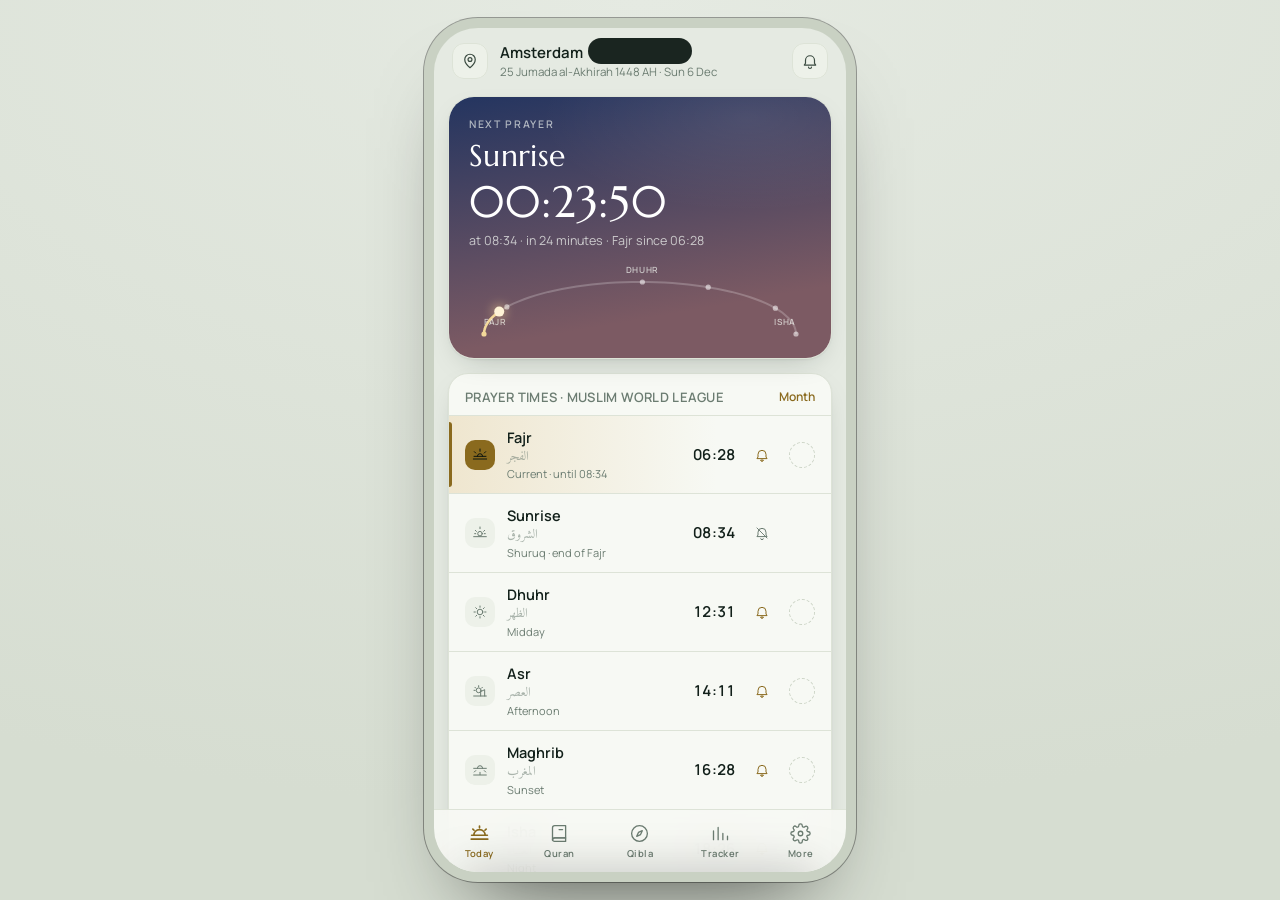
==== alif/index.html @ 3873d983 "Add Alif — Quran & Prayer Times web app Builds the Alif prayer companion as a self-contained client-" ====
<!doctype html>
<html lang="en">
<head>
<meta charset="utf-8">
<meta name="viewport" content="width=device-width, initial-scale=1, viewport-fit=cover">
<meta name="theme-color" content="#08120F">
<title>Alif — Quran &amp; Prayer Times</title>
<link rel="preconnect" href="https://fonts.googleapis.com">
<link rel="preconnect" href="https://fonts.gstatic.com" crossorigin>
<link rel="stylesheet" href="https://fonts.googleapis.com/css2?family=Marcellus&family=Manrope:wght@400;500;600;700&family=Amiri+Quran&family=Amiri:wght@400;700&display=swap">
<style>
/* ===================================================== design tokens ==== */
:root{
  /* Light: limestone ground with a green bias; brass darkened to hold contrast */
  --ground:#E5EAE2; --ground-edge:#D6DDD1;
  --surface:#F7F9F4; --surface-2:#EDF1E9; --surface-3:#E1E7DC;
  --line:#CCD4C6; --line-soft:#DDE3D7;
  --text:#12201A; --text-2:#3B4B41; --muted:#6B7C71;
  --brass:#8A6A1E; --brass-2:#A98430; --brass-wash:#EFE6CF;
  --jade:#2C7A55; --jade-wash:#DCEBE1;
  --clay:#A54F39; --clay-wash:#F1DED7;
  --dusk:#4B5D95; --dusk-wash:#DEE2F0;
  --shadow:0 1px 2px rgba(18,32,26,.05), 0 10px 30px -16px rgba(18,32,26,.35);
  --tab-bg:rgba(247,249,244,.88);
  --scrim:rgba(18,32,26,.32);
  --frame:#C9D1C3;
  color-scheme:light;
}
@media (prefers-color-scheme:dark){
  :root:not([data-theme="light"]){
    --ground:#08120F; --ground-edge:#040A08;
    --surface:#0F1B16; --surface-2:#152420; --surface-3:#1D302A;
    --line:#22352E; --line-soft:#182821;
    --text:#E8EFE9; --text-2:#B7C7BD; --muted:#7E948A;
    --brass:#C9A24B; --brass-2:#E2C68C; --brass-wash:#241E10;
    --jade:#4E9A78; --jade-wash:#122A20;
    --clay:#C0705A; --clay-wash:#2B1712;
    --dusk:#7C8CC4; --dusk-wash:#151B2E;
    --shadow:0 1px 0 rgba(255,255,255,.03), 0 22px 44px -26px #000;
    --tab-bg:rgba(8,18,15,.86);
    --scrim:rgba(0,0,0,.55);
    --frame:#151F1B;
    color-scheme:dark;
  }
}
:root[data-theme="dark"]{
  --ground:#08120F; --ground-edge:#040A08;
  --surface:#0F1B16; --surface-2:#152420; --surface-3:#1D302A;
  --line:#22352E; --line-soft:#182821;
  --text:#E8EFE9; --text-2:#B7C7BD; --muted:#7E948A;
  --brass:#C9A24B; --brass-2:#E2C68C; --brass-wash:#241E10;
  --jade:#4E9A78; --jade-wash:#122A20;
  --clay:#C0705A; --clay-wash:#2B1712;
  --dusk:#7C8CC4; --dusk-wash:#151B2E;
  --shadow:0 1px 0 rgba(255,255,255,.03), 0 22px 44px -26px #000;
  --tab-bg:rgba(8,18,15,.86);
  --scrim:rgba(0,0,0,.55);
  --frame:#151F1B;
  color-scheme:dark;
}

*,*::before,*::after{box-sizing:border-box}
html,body{height:100%}
body{
  margin:0; background:var(--ground); color:var(--text);
  font-family:"Manrope",-apple-system,BlinkMacSystemFont,"Segoe UI",sans-serif;
  font-size:15px; line-height:1.45;
  -webkit-font-smoothing:antialiased; text-rendering:optimizeLegibility;
  overscroll-behavior:none;
}
button,input,select,textarea{font:inherit;color:inherit}
button{background:none;border:0;padding:0;cursor:pointer}
:focus-visible{outline:2px solid var(--brass);outline-offset:2px;border-radius:6px}
img{max-width:100%}
[hidden]{display:none !important}

/* ======================================================= device frame === */
.stage{min-height:100dvh;display:flex;align-items:center;justify-content:center;
  background:radial-gradient(120% 90% at 50% 0%,var(--ground) 0%,var(--ground-edge) 100%);padding:0}
.device{width:100%;max-width:100%;height:100dvh;position:relative;background:var(--ground);overflow:hidden}
@media (min-width:900px) and (min-height:760px){
  .stage{padding:28px}
  .device{width:412px;height:min(880px,calc(100dvh - 56px));border-radius:44px;
    box-shadow:0 0 0 10px var(--frame),0 0 0 11px rgba(0,0,0,.35),0 50px 90px -40px rgba(0,0,0,.7);}
  .device::after{content:"";position:absolute;top:10px;left:50%;transform:translateX(-50%);
    width:104px;height:26px;border-radius:16px;background:#05100C;z-index:60;opacity:.9}
}
.app{position:absolute;inset:0;display:flex;flex-direction:column;overflow:hidden}

/* ============================================================ screens === */
.screens{flex:1;position:relative;overflow:hidden}
.screen{position:absolute;inset:0;overflow-y:auto;overflow-x:hidden;
  -webkit-overflow-scrolling:touch;padding:0 0 96px;display:none;scrollbar-width:thin}
.screen.is-active{display:block;animation:fade .28s ease both}
@keyframes fade{from{opacity:0;transform:translateY(6px)}to{opacity:1;transform:none}}
@media (prefers-reduced-motion:reduce){.screen.is-active{animation:none}*{transition-duration:.01ms !important}}
.screen::-webkit-scrollbar{width:6px}
.screen::-webkit-scrollbar-thumb{background:var(--line);border-radius:3px}
.pad{padding-inline:18px}

/* ============================================================== typo ==== */
.display{font-family:"Marcellus",Georgia,serif;font-weight:400;letter-spacing:.01em}
.eyebrow{font-size:10.5px;letter-spacing:.16em;text-transform:uppercase;color:var(--muted);font-weight:600}
.num{font-variant-numeric:tabular-nums;font-feature-settings:"tnum" 1}
h1,h2,h3{margin:0;font-weight:600;text-wrap:balance}

/* ============================================================ topbar ==== */
.topbar{display:flex;align-items:center;gap:12px;padding:calc(env(safe-area-inset-top) + 14px) 18px 10px}
.topbar .loc{flex:1;min-width:0}
.topbar .loc b{display:block;font-weight:600;font-size:15px;white-space:nowrap;overflow:hidden;text-overflow:ellipsis}
.topbar .loc span{display:block;font-size:11.5px;color:var(--muted)}
.iconbtn{width:36px;height:36px;border-radius:12px;display:grid;place-items:center;
  background:var(--surface-2);border:1px solid var(--line-soft);color:var(--text-2);flex:none}
.iconbtn:active{transform:scale(.94)}
.iconbtn svg{width:18px;height:18px;stroke:currentColor;fill:none;stroke-width:1.6;stroke-linecap:round;stroke-linejoin:round}

/* ============================================================= sky ====== */
.sky{position:relative;margin:6px 14px 0;border-radius:26px;overflow:hidden;
  border:1px solid var(--line-soft);background:var(--surface);box-shadow:var(--shadow);isolation:isolate}
.sky-bg{position:absolute;inset:0;z-index:0;transition:background 1.2s linear;
  background:linear-gradient(170deg,var(--sky-a,#1B3350) 0%,var(--sky-b,#0F1B16) 78%)}
.sky-bg::after{content:"";position:absolute;inset:0;opacity:.5;
  background:radial-gradient(90% 60% at 78% 8%,rgba(255,255,255,.16),transparent 60%)}
.sky-in{position:relative;z-index:1;padding:20px 20px 18px;color:#F2F6F1}
.sky-in .eyebrow{color:rgba(242,246,241,.66)}
.next-name{font-size:30px;line-height:1.1;margin:6px 0 2px;color:#fff}
.count{font-size:44px;line-height:1;letter-spacing:.02em;color:#fff;margin-top:8px}
.count small{font-size:14px;letter-spacing:.06em;opacity:.7;margin-left:2px;font-family:"Manrope",sans-serif}
.count-sub{font-size:12.5px;color:rgba(242,246,241,.74);margin-top:8px}
.arc{margin-top:14px;width:100%;height:76px;display:block;overflow:visible}
.arc .track{stroke:rgba(255,255,255,.22);stroke-width:2;fill:none}
.arc .prog{stroke:#F3D89A;stroke-width:2.5;fill:none;stroke-linecap:round}
.arc .tick{fill:rgba(255,255,255,.55)}
.arc .tick.done{fill:#F3D89A}
.arc .lbl{fill:rgba(242,246,241,.72);font-size:8.5px;letter-spacing:.08em;text-transform:uppercase;
  font-family:"Manrope",sans-serif;font-weight:600}
.arc .sun{fill:#FFF3D6;filter:drop-shadow(0 0 6px rgba(255,220,150,.9))}

/* ============================================================ cards ===== */
.card{background:var(--surface);border:1px solid var(--line-soft);border-radius:20px;margin:14px;box-shadow:var(--shadow)}
.card-h{display:flex;align-items:center;gap:10px;padding:14px 16px 8px}
.card-h h2{font-size:13px;letter-spacing:.02em}
.card-h .more{margin-left:auto;font-size:12px;color:var(--brass);font-weight:600}

/* prayer rows */
.prow{display:flex;align-items:center;gap:12px;padding:11px 16px;border-top:1px solid var(--line-soft);position:relative;text-align:left}
.prow:first-of-type{border-top:0}
.prow .glyph{width:30px;height:30px;border-radius:10px;display:grid;place-items:center;flex:none;
  background:var(--surface-2);color:var(--muted)}
.prow .glyph svg{width:16px;height:16px;stroke:currentColor;fill:none;stroke-width:1.5;stroke-linecap:round;stroke-linejoin:round}
.prow .nm{flex:1;min-width:0}
.prow .nm b{display:block;font-weight:600;font-size:14.5px}
.prow .nm span{display:block;font-size:11px;color:var(--muted)}
.prow .tm{font-size:15px;font-weight:600;letter-spacing:.01em}
.prow.is-now{background:linear-gradient(90deg,var(--brass-wash),transparent 70%)}
.prow.is-now .glyph{background:var(--brass);color:#0B140F}
.prow.is-now::before{content:"";position:absolute;left:0;top:6px;bottom:6px;width:3px;border-radius:0 3px 3px 0;background:var(--brass)}
.prow.is-past .tm,.prow.is-past .nm b{color:var(--muted)}
.prow .bell{width:30px;height:30px;border-radius:9px;display:grid;place-items:center;color:var(--muted);flex:none}
.prow .bell[data-on="1"]{color:var(--brass)}
.prow .bell svg{width:16px;height:16px;stroke:currentColor;fill:none;stroke-width:1.5}
.prow .logdot{width:26px;height:26px;border-radius:50%;border:1.5px dashed var(--line);flex:none;display:grid;place-items:center;
  font-size:11px;font-weight:700;color:var(--muted)}
.prow .logdot[data-s="jamaah"]{background:var(--jade);border:0;color:#fff}
.prow .logdot[data-s="ontime"]{background:var(--jade-wash);border:1.5px solid var(--jade);color:var(--jade)}
.prow .logdot[data-s="late"]{background:var(--dusk-wash);border:1.5px solid var(--dusk);color:var(--dusk)}
.prow .logdot[data-s="qada"]{background:var(--clay-wash);border:1.5px solid var(--clay);color:var(--clay)}
.prow .logdot[data-s="missed"]{background:var(--clay);border:0;color:#fff}

/* meta strip */
.strip{display:grid;grid-template-columns:repeat(3,1fr);gap:1px;background:var(--line-soft);
  border-radius:16px;overflow:hidden;margin:14px}
.strip div{background:var(--surface);padding:12px 10px;text-align:center}
.strip b{display:block;font-size:15px;font-weight:600;margin-top:3px}
.strip span{font-size:10px;letter-spacing:.12em;text-transform:uppercase;color:var(--muted);font-weight:600}

/* ayah of the day */
.ayah-card{margin:14px;padding:18px 18px 16px;border-radius:20px;border:1px solid var(--line-soft);
  background:linear-gradient(160deg,var(--surface-2),var(--surface));box-shadow:var(--shadow)}
.ayah-ar{font-family:"Amiri Quran","Amiri",serif;font-size:22px;line-height:2.1;direction:rtl;text-align:right;margin:10px 0 12px;color:var(--text)}
.ayah-tx{font-size:13.5px;line-height:1.6;color:var(--text-2)}
.ayah-rf{margin-top:10px;font-size:11.5px;color:var(--brass);font-weight:600}

/* ============================================================ tabbar ==== */
.tabbar{position:absolute;left:0;right:0;bottom:0;z-index:50;display:grid;grid-template-columns:repeat(5,1fr);
  gap:2px;padding:8px 6px calc(env(safe-area-inset-bottom) + 8px);
  background:var(--tab-bg);backdrop-filter:blur(18px);-webkit-backdrop-filter:blur(18px);
  border-top:1px solid var(--line-soft)}
.tab{display:flex;flex-direction:column;align-items:center;gap:3px;padding:5px 0 3px;color:var(--muted);border-radius:12px}
.tab svg{width:21px;height:21px;stroke:currentColor;fill:none;stroke-width:1.5;stroke-linecap:round;stroke-linejoin:round}
.tab span{font-size:9.5px;letter-spacing:.05em;font-weight:600}
.tab.is-active{color:var(--brass)}
.tab.is-active svg{stroke-width:1.9}

/* ============================================================ generic === */
.section-title{padding:18px 18px 6px;font-size:11px;letter-spacing:.16em;text-transform:uppercase;color:var(--muted);font-weight:600}
.list{background:var(--surface);border:1px solid var(--line-soft);border-radius:18px;margin:0 14px;overflow:hidden}
.li{display:flex;align-items:center;gap:12px;padding:12px 15px;border-top:1px solid var(--line-soft);width:100%;text-align:left}
.li:first-child{border-top:0}
.li .t{flex:1;min-width:0}
.li .t b{display:block;font-weight:500;font-size:14.5px}
.li .t span{display:block;font-size:11.5px;color:var(--muted)}
.li .v{font-size:13px;color:var(--muted);text-align:right;max-width:52%;white-space:nowrap;overflow:hidden;text-overflow:ellipsis}
.li .chev{width:16px;height:16px;stroke:var(--muted);fill:none;stroke-width:1.6;flex:none}
.badge{font-size:10px;font-weight:700;letter-spacing:.08em;text-transform:uppercase;padding:3px 7px;border-radius:6px;
  background:var(--surface-3);color:var(--muted)}
.badge.mecca{background:var(--brass-wash);color:var(--brass)}
.badge.medina{background:var(--jade-wash);color:var(--jade)}

/* switch */
.sw{width:44px;height:26px;border-radius:14px;background:var(--surface-3);position:relative;flex:none;transition:background .18s}
.sw::after{content:"";position:absolute;top:3px;left:3px;width:20px;height:20px;border-radius:50%;background:#fff;
  box-shadow:0 1px 3px rgba(0,0,0,.3);transition:transform .18s}
.sw[data-on="1"]{background:var(--jade)}
.sw[data-on="1"]::after{transform:translateX(18px)}

/* segmented */
.seg{display:flex;gap:2px;background:var(--surface-2);border:1px solid var(--line-soft);border-radius:12px;padding:3px;margin:0 14px}
.seg button{flex:1;padding:7px 4px;border-radius:9px;font-size:12.5px;font-weight:600;color:var(--muted)}
.seg button.is-on{background:var(--surface);color:var(--text);box-shadow:var(--shadow)}

/* ============================================================= qibla ==== */
.compass-wrap{display:flex;flex-direction:column;align-items:center;padding:8px 18px 0}
.compass{width:min(300px,78vw);aspect-ratio:1;position:relative;margin-top:8px}
.compass svg{width:100%;height:100%;overflow:visible}
.c-ring{fill:none;stroke:var(--line);stroke-width:1}
.c-face{fill:var(--surface)}
.c-tick{stroke:var(--line);stroke-width:1}
.c-tick.major{stroke:var(--muted);stroke-width:1.6}
.c-card{fill:var(--muted);font-size:9px;font-weight:700;letter-spacing:.1em;font-family:"Manrope",sans-serif}
.c-card.n{fill:var(--clay)}
.c-needle{fill:var(--brass)}
.c-kaaba{fill:var(--text)}
.qibla-read{text-align:center;margin-top:18px}
.qibla-read .deg{font-size:40px;line-height:1}
.qibla-read .sub{font-size:12.5px;color:var(--muted);margin-top:4px}
.aligned{color:var(--jade);font-weight:700}

/* =========================================================== tracker ==== */
.streak{margin:14px;padding:18px;border-radius:20px;border:1px solid var(--line-soft);box-shadow:var(--shadow);
  background:linear-gradient(150deg,var(--brass-wash),var(--surface) 70%);display:flex;align-items:center;gap:16px}
.streak .big{font-size:42px;line-height:1;color:var(--brass)}
.streak .txt{flex:1}
.streak .txt b{display:block;font-size:14px}
.streak .txt span{font-size:12px;color:var(--muted)}
.heat{display:grid;grid-template-rows:repeat(7,1fr);grid-auto-flow:column;grid-auto-columns:1fr;gap:4px;padding:4px 16px 16px}
.heat i{aspect-ratio:1;border-radius:5px;background:var(--surface-2);display:block;position:relative}
.heat i[data-n="1"]{background:color-mix(in oklab,var(--jade) 22%,var(--surface-2))}
.heat i[data-n="2"]{background:color-mix(in oklab,var(--jade) 40%,var(--surface-2))}
.heat i[data-n="3"]{background:color-mix(in oklab,var(--jade) 58%,var(--surface-2))}
.heat i[data-n="4"]{background:color-mix(in oklab,var(--jade) 76%,var(--surface-2))}
.heat i[data-n="5"]{background:var(--jade)}
.heat i.today{box-shadow:0 0 0 2px var(--brass)}
.heat-legend{display:flex;align-items:center;gap:6px;padding:0 16px 14px;font-size:10.5px;color:var(--muted)}
.heat-legend i{width:11px;height:11px;border-radius:3px;display:block;background:var(--surface-2)}
.bars{display:flex;align-items:flex-end;gap:8px;height:110px;padding:12px 16px 6px}
.bars div{flex:1;display:flex;flex-direction:column;justify-content:flex-end;align-items:center;gap:6px;height:100%}
.bars .b{width:100%;border-radius:6px 6px 3px 3px;background:var(--jade);min-height:3px;transition:height .4s ease}
.bars .b.low{background:var(--clay)}
.bars .b.mid{background:var(--brass)}
.bars span{font-size:9.5px;color:var(--muted);font-weight:600}
.statgrid{display:grid;grid-template-columns:1fr 1fr;gap:1px;background:var(--line-soft);border-radius:16px;overflow:hidden;margin:14px}
.statgrid div{background:var(--surface);padding:14px}
.statgrid b{display:block;font-size:22px;font-weight:600;font-family:"Marcellus",serif}
.statgrid span{font-size:10.5px;letter-spacing:.1em;text-transform:uppercase;color:var(--muted);font-weight:600}
.pct-row{display:flex;align-items:center;gap:10px;padding:9px 16px}
.pct-row .nmm{width:58px;font-size:13px;font-weight:600}
.pct-row .barw{flex:1;height:7px;border-radius:4px;background:var(--surface-2);overflow:hidden}
.pct-row .barf{height:100%;border-radius:4px;background:var(--jade)}
.pct-row .val{width:38px;text-align:right;font-size:12px;color:var(--muted);font-weight:600}

/* ============================================================= quran ==== */
.searchbar{margin:6px 14px 10px;display:flex;align-items:center;gap:9px;background:var(--surface-2);
  border:1px solid var(--line-soft);border-radius:13px;padding:9px 12px}
.searchbar input{flex:1;border:0;background:none;outline:none;font-size:14px}
.searchbar svg{width:16px;height:16px;stroke:var(--muted);fill:none;stroke-width:1.7}
.surah{display:flex;align-items:center;gap:13px;padding:11px 15px;border-top:1px solid var(--line-soft);width:100%;text-align:left}
.surah:first-child{border-top:0}
.surah .idx{width:34px;height:34px;flex:none;display:grid;place-items:center;font-size:11.5px;font-weight:700;color:var(--brass)}
.surah .idx::before{content:"";position:absolute;width:34px;height:34px;border:1px solid var(--brass);opacity:.35;
  transform:rotate(45deg);border-radius:8px}
.surah .idxw{position:relative;display:grid;place-items:center;width:34px;height:34px;flex:none}
.surah .info{flex:1;min-width:0}
.surah .info b{display:block;font-size:14.5px;font-weight:600}
.surah .info span{display:block;font-size:11.5px;color:var(--muted)}
.surah .arname{font-family:"Amiri","Amiri Quran",serif;font-size:19px;color:var(--text-2);white-space:nowrap}

.reader{position:absolute;left:0;right:0;top:0;bottom:calc(env(safe-area-inset-bottom) + 61px);
  background:var(--ground);z-index:45;display:flex;flex-direction:column;
  transform:translateX(100%);transition:transform .3s cubic-bezier(.32,.72,0,1)}
.reader.is-open{transform:none}
.reader-top{display:flex;align-items:center;gap:10px;padding:calc(env(safe-area-inset-top) + 12px) 14px 10px;
  border-bottom:1px solid var(--line-soft);background:var(--surface)}
.reader-top .ttl{flex:1;min-width:0;text-align:center}
.reader-top .ttl b{display:block;font-size:14.5px;font-weight:600}
.reader-top .ttl span{display:block;font-size:11px;color:var(--muted)}
.reader-body{flex:1;overflow-y:auto;padding:0 0 78px}
.bism{text-align:center;font-family:"Amiri Quran","Amiri",serif;font-size:23px;padding:22px 24px 6px;color:var(--brass)}
.surah-plate{margin:14px;padding:16px;border:1px solid var(--brass);border-radius:16px;text-align:center;
  background:var(--brass-wash)}
.surah-plate .ar{font-family:"Amiri","Amiri Quran",serif;font-size:26px;color:var(--text)}
.surah-plate .meta{font-size:11.5px;color:var(--muted);margin-top:4px}
.ayah{padding:16px 18px;border-bottom:1px solid var(--line-soft)}
.ayah:target,.ayah.is-hl{background:var(--brass-wash)}
.ayah-head{display:flex;align-items:center;gap:8px;margin-bottom:10px}
.ayah-no{font-size:10.5px;font-weight:700;color:var(--brass);letter-spacing:.06em;
  border:1px solid var(--brass);border-radius:20px;padding:2px 8px}
.ayah-head .sp{flex:1}
.ayah-head button{width:28px;height:28px;border-radius:8px;display:grid;place-items:center;color:var(--muted)}
.ayah-head button svg{width:15px;height:15px;stroke:currentColor;fill:none;stroke-width:1.6;stroke-linecap:round;stroke-linejoin:round}
.ayah-head button.on{color:var(--brass)}
.ayah-head button.on svg{fill:currentColor}
.ar-text{font-family:"Amiri Quran","Amiri",serif;direction:rtl;text-align:right;
  font-size:var(--ar-size,26px);line-height:2.15;color:var(--text)}
.tr-text{font-size:calc(var(--tx-size,14px) - 1px);color:var(--muted);font-style:italic;margin-top:10px;line-height:1.6}
.tx-text{font-size:var(--tx-size,14px);color:var(--text-2);margin-top:10px;line-height:1.65;max-width:62ch}
.sajda-tag{display:inline-flex;align-items:center;gap:5px;font-size:10px;font-weight:700;letter-spacing:.08em;
  text-transform:uppercase;color:var(--clay);margin-top:8px}
.reader-foot{position:absolute;left:0;right:0;bottom:0;display:flex;gap:8px;padding:10px 14px;
  background:var(--tab-bg);backdrop-filter:blur(16px);border-top:1px solid var(--line-soft)}
.reader-foot button{flex:1;padding:10px;border-radius:12px;background:var(--surface-2);border:1px solid var(--line-soft);
  font-size:12.5px;font-weight:600;color:var(--text-2)}
.reader-foot button:disabled{opacity:.35}

/* ============================================================ sheets ==== */
.scrim{position:absolute;inset:0;background:var(--scrim);z-index:70;opacity:0;pointer-events:none;transition:opacity .25s}
.scrim.is-open{opacity:1;pointer-events:auto}
.sheet{position:absolute;left:0;right:0;bottom:0;z-index:80;background:var(--surface);
  border-radius:24px 24px 0 0;border-top:1px solid var(--line);max-height:88%;display:flex;flex-direction:column;
  transform:translateY(101%);transition:transform .3s cubic-bezier(.32,.72,0,1);box-shadow:0 -20px 50px -30px rgba(0,0,0,.6)}
.sheet.is-open{transform:none}
.sheet-grab{width:38px;height:4px;border-radius:2px;background:var(--line);margin:9px auto 4px;flex:none}
.sheet-h{display:flex;align-items:center;gap:10px;padding:6px 18px 10px}
.sheet-h h3{flex:1;font-size:15px;font-weight:600}
.sheet-h button{font-size:13px;font-weight:600;color:var(--brass)}
.sheet-body{overflow-y:auto;padding:0 0 calc(env(safe-area-inset-bottom) + 18px)}
.opt{display:flex;align-items:center;gap:12px;width:100%;text-align:left;padding:12px 18px;border-top:1px solid var(--line-soft)}
.opt .t{flex:1}
.opt .t b{display:block;font-weight:500;font-size:14px}
.opt .t span{display:block;font-size:11.5px;color:var(--muted)}
.opt .tick{width:18px;height:18px;stroke:var(--brass);fill:none;stroke-width:2.2;opacity:0}
.opt.is-on .tick{opacity:1}
.opt.is-on .t b{color:var(--brass);font-weight:600}

/* stepper */
.stepper{display:flex;align-items:center;gap:2px;background:var(--surface-2);border-radius:10px;padding:2px}
.stepper button{width:30px;height:28px;border-radius:8px;font-size:16px;font-weight:600;color:var(--text-2);display:grid;place-items:center}
.stepper b{min-width:52px;text-align:center;font-size:13px;font-variant-numeric:tabular-nums}

/* tasbih */
.tasbih{display:flex;flex-direction:column;align-items:center;padding:10px 18px 0}
.beadbtn{width:min(230px,62vw);aspect-ratio:1;border-radius:50%;margin:14px 0 4px;position:relative;
  background:radial-gradient(120% 120% at 30% 25%,var(--surface-2),var(--surface-3));
  border:1px solid var(--line);box-shadow:var(--shadow),inset 0 1px 0 rgba(255,255,255,.08);
  display:grid;place-items:center}
.beadbtn:active{transform:scale(.98)}
.beadbtn .n{font-size:56px;line-height:1;font-family:"Marcellus",serif;color:var(--brass)}
.beadbtn .of{font-size:12px;color:var(--muted);margin-top:6px;letter-spacing:.1em}
.dhikr-ar{font-family:"Amiri Quran","Amiri",serif;font-size:26px;text-align:center;margin-top:6px}
.dhikr-tr{font-size:12.5px;color:var(--muted);text-align:center}

/* misc */
.note{margin:14px;padding:12px 14px;border-radius:14px;background:var(--surface-2);border:1px solid var(--line-soft);
  font-size:12px;color:var(--muted);line-height:1.5}
.btn{display:block;width:calc(100% - 28px);margin:14px;padding:13px;border-radius:14px;background:var(--brass);
  color:#0B140F;font-weight:700;font-size:14px;text-align:center}
.btn.ghost{background:var(--surface-2);color:var(--text-2);border:1px solid var(--line)}
.btn.danger{background:var(--clay-wash);color:var(--clay);border:1px solid var(--clay)}
.toast{position:absolute;left:50%;bottom:96px;transform:translate(-50%,14px);z-index:90;background:var(--text);
  color:var(--ground);padding:10px 16px;border-radius:12px;font-size:13px;font-weight:600;opacity:0;
  pointer-events:none;transition:opacity .2s,transform .2s;max-width:86%;text-align:center}
.toast.is-on{opacity:1;transform:translate(-50%,0)}
.empty{text-align:center;padding:36px 24px;color:var(--muted);font-size:13px;line-height:1.6}
.empty .mark{font-family:"Amiri","Amiri Quran",serif;font-size:40px;color:var(--line);display:block;margin-bottom:8px}
.cal{display:grid;grid-template-columns:repeat(7,1fr);gap:4px;padding:6px 16px 16px}
.cal .dow{font-size:9.5px;text-align:center;color:var(--muted);font-weight:700;letter-spacing:.06em;padding-bottom:4px}
.cal .day{aspect-ratio:1;border-radius:9px;background:var(--surface-2);display:flex;flex-direction:column;
  align-items:center;justify-content:center;gap:2px;font-size:11px;color:var(--text-2);position:relative}
.cal .day.blank{background:none}
.cal .day.today{box-shadow:0 0 0 1.5px var(--brass)}
.cal .day .pips{display:flex;gap:1.5px}
.cal .day .pips i{width:3px;height:3px;border-radius:50%;background:var(--jade)}
.mtable{width:100%;border-collapse:collapse;font-size:12.5px}
.mtable th,.mtable td{padding:7px 4px;text-align:center;border-top:1px solid var(--line-soft);font-variant-numeric:tabular-nums}
.mtable th{font-size:9.5px;letter-spacing:.08em;text-transform:uppercase;color:var(--muted);font-weight:700;border:0}
.mtable td:first-child,.mtable th:first-child{text-align:left;padding-left:14px}
.mtable tr.today td{background:var(--brass-wash);font-weight:700}
.tblwrap{overflow-x:auto;margin:0 0 10px}
</style>
</head>
<body>
<div class="stage">
<div class="device">
<div class="app" id="app">
  <div class="screens" id="screens">

    <!-- ============================================ TODAY -->
    <section class="screen is-active" data-screen="today" id="s-today">
      <header class="topbar">
        <button class="iconbtn" id="btn-location" aria-label="Change location">
          <svg viewBox="0 0 24 24"><path d="M12 21s7-5.6 7-11a7 7 0 1 0-14 0c0 5.4 7 11 7 11Z"/><circle cx="12" cy="10" r="2.6"/></svg>
        </button>
        <div class="loc">
          <b id="loc-name">Amsterdam</b>
          <span id="date-line">—</span>
        </div>
        <button class="iconbtn" id="btn-notif" aria-label="Notifications">
          <svg viewBox="0 0 24 24"><path d="M18 15v-4a6 6 0 1 0-12 0v4l-1.6 2.4h15.2Z"/><path d="M10 20a2 2 0 0 0 4 0"/></svg>
        </button>
      </header>

      <div class="sky">
        <div class="sky-bg" id="sky-bg"></div>
        <div class="sky-in">
          <div class="eyebrow" id="next-label">Next prayer</div>
          <div class="next-name display" id="next-name">—</div>
          <div class="count display num" id="countdown">--:--:--</div>
          <div class="count-sub" id="count-sub">—</div>
          <svg class="arc" id="arc" viewBox="0 0 340 76" aria-hidden="true"></svg>
        </div>
      </div>

      <div class="card" id="times-card"></div>

      <div class="strip" id="sun-strip"></div>

      <div class="ayah-card" id="ayah-card"></div>

      <div class="card" id="event-card" hidden></div>
      <div style="height:8px"></div>
    </section>

    <!-- ============================================ QURAN -->
    <section class="screen" data-screen="quran" id="s-quran">
      <header class="topbar">
        <div class="loc"><b>Quran</b><span id="quran-sub">114 surahs · 6,236 ayahs</span></div>
        <button class="iconbtn" id="btn-quran-settings" aria-label="Reading settings">
          <svg viewBox="0 0 24 24"><path d="M4 7h10M18 7h2M4 12h4M12 12h8M4 17h8M16 17h4"/><circle cx="16" cy="7" r="2"/><circle cx="10" cy="12" r="2"/><circle cx="14" cy="17" r="2"/></svg>
        </button>
      </header>
      <div class="searchbar">
        <svg viewBox="0 0 24 24"><circle cx="11" cy="11" r="6.5"/><path d="m16 16 4 4"/></svg>
        <input id="quran-search" type="search" placeholder="Search surah, juz or ayah text" autocomplete="off">
      </div>
      <div class="seg" id="quran-seg">
        <button data-mode="surah" class="is-on">Surah</button>
        <button data-mode="juz">Juz</button>
        <button data-mode="bookmarks">Saved</button>
      </div>
      <div id="quran-continue"></div>
      <div class="list" id="quran-list" style="margin-top:12px"></div>
      <div style="height:12px"></div>
    </section>

    <!-- ============================================ QIBLA -->
    <section class="screen" data-screen="qibla" id="s-qibla">
      <header class="topbar">
        <div class="loc"><b>Qibla</b><span id="qibla-loc">—</span></div>
        <button class="iconbtn" id="btn-calibrate" aria-label="Calibration help">
          <svg viewBox="0 0 24 24"><circle cx="12" cy="12" r="9"/><path d="M12 16v-4M12 8.5v.01"/></svg>
        </button>
      </header>
      <div class="compass-wrap">
        <div class="compass" id="compass"></div>
        <div class="qibla-read">
          <div class="deg display num" id="qibla-deg">—</div>
          <div class="sub" id="qibla-sub">Direction of the Kaaba from your location</div>
        </div>
      </div>
      <button class="btn" id="btn-compass-start">Enable live compass</button>
      <div class="note" id="qibla-note"></div>
      <div class="strip" id="qibla-strip"></div>
      <div style="height:8px"></div>
    </section>

    <!-- ============================================ TRACKER -->
    <section class="screen" data-screen="tracker" id="s-tracker">
      <header class="topbar">
        <div class="loc"><b>Prayer tracker</b><span id="tracker-sub">—</span></div>
        <button class="iconbtn" id="btn-tracker-cal" aria-label="Month view">
          <svg viewBox="0 0 24 24"><rect x="3.5" y="5" width="17" height="15" rx="3"/><path d="M3.5 10h17M8 3.5v3M16 3.5v3"/></svg>
        </button>
      </header>
      <div class="streak" id="streak-card"></div>
      <div class="card">
        <div class="card-h"><h2 class="eyebrow">Today · tap to cycle status</h2></div>
        <div id="track-today"></div>
      </div>
      <div class="card">
        <div class="card-h"><h2 class="eyebrow">Last 12 weeks</h2><span class="more num" id="heat-total"></span></div>
        <div class="heat" id="heat"></div>
        <div class="heat-legend"><span>Less</span><i data-n="0"></i><i data-n="1"></i><i data-n="2"></i><i data-n="3"></i><i data-n="4"></i><i data-n="5"></i><span>All 5</span></div>
      </div>
      <div class="card">
        <div class="card-h"><h2 class="eyebrow">This week</h2><span class="more num" id="week-pct"></span></div>
        <div class="bars" id="week-bars"></div>
      </div>
      <div class="card">
        <div class="card-h"><h2 class="eyebrow">Consistency by prayer · 30 days</h2></div>
        <div id="pct-rows" style="padding-bottom:10px"></div>
      </div>
      <div class="statgrid" id="stat-grid"></div>
      <div style="height:8px"></div>
    </section>

    <!-- ============================================ MORE -->
    <section class="screen" data-screen="more" id="s-more">
      <header class="topbar">
        <div class="loc"><b>Settings</b><span>Alif · Quran &amp; Prayer Times</span></div>
      </header>
      <div id="more-body"></div>
    </section>

  </div>

      <div class="reader" id="reader">
    <div class="reader-top">
      <button class="iconbtn" id="reader-back" aria-label="Back">
        <svg viewBox="0 0 24 24"><path d="m14 6-6 6 6 6"/></svg>
      </button>
      <div class="ttl"><b id="reader-title">—</b><span id="reader-sub">—</span></div>
      <button class="iconbtn" id="reader-settings" aria-label="Reading settings">
        <svg viewBox="0 0 24 24"><path d="M4 7h10M18 7h2M4 12h4M12 12h8M4 17h8M16 17h4"/><circle cx="16" cy="7" r="2"/><circle cx="10" cy="12" r="2"/><circle cx="14" cy="17" r="2"/></svg>
      </button>
    </div>
    <div class="reader-body" id="reader-body"></div>
    <div class="reader-foot">
      <button id="reader-prev">← Previous</button>
      <button id="reader-next">Next →</button>
    </div>
  </div>

  <nav class="tabbar" id="tabbar" role="tablist">
    <button class="tab is-active" data-tab="today" role="tab" aria-selected="true">
      <svg viewBox="0 0 24 24"><path d="M3 14h18M5.5 14a6.5 6.5 0 0 1 13 0"/><path d="M12 3.5v2M4.4 6.9l1.4 1.4M19.6 6.9l-1.4 1.4M2.5 18.5h19"/></svg><span>Today</span>
    </button>
    <button class="tab" data-tab="quran" role="tab" aria-selected="false">
      <svg viewBox="0 0 24 24"><path d="M4 5.5A2.5 2.5 0 0 1 6.5 3H19v14H6.5A2.5 2.5 0 0 0 4 19.5Z"/><path d="M4 19.5A2.5 2.5 0 0 1 6.5 17H19v4H6.5A2.5 2.5 0 0 1 4 19.5Z"/><path d="M11.5 7.5h4"/></svg><span>Quran</span>
    </button>
    <button class="tab" data-tab="qibla" role="tab" aria-selected="false">
      <svg viewBox="0 0 24 24"><circle cx="12" cy="12" r="9"/><path d="m15.2 8.8-2 4.4-4.4 2 2-4.4z"/></svg><span>Qibla</span>
    </button>
    <button class="tab" data-tab="tracker" role="tab" aria-selected="false">
      <svg viewBox="0 0 24 24"><path d="M4 19V9M9.3 19V5M14.7 19v-7M20 19v-4"/></svg><span>Tracker</span>
    </button>
    <button class="tab" data-tab="more" role="tab" aria-selected="false">
      <svg viewBox="0 0 24 24"><circle cx="12" cy="12" r="2.6"/><path d="M19.4 14.6a1.7 1.7 0 0 0 .34 1.87l.06.06a2 2 0 1 1-2.83 2.83l-.06-.06a1.7 1.7 0 0 0-2.87 1.2V21a2 2 0 1 1-4 0v-.1a1.7 1.7 0 0 0-2.93-1.16l-.06.06a2 2 0 1 1-2.83-2.83l.06-.06A1.7 1.7 0 0 0 3.1 14H3a2 2 0 1 1 0-4h.1a1.7 1.7 0 0 0 1.16-2.93l-.06-.06a2 2 0 1 1 2.83-2.83l.06.06A1.7 1.7 0 0 0 10 3.1V3a2 2 0 1 1 4 0v.1a1.7 1.7 0 0 0 2.93 1.16l.06-.06a2 2 0 1 1 2.83 2.83l-.06.06A1.7 1.7 0 0 0 20.9 10H21a2 2 0 1 1 0 4h-.1a1.7 1.7 0 0 0-1.5 .6Z"/></svg><span>More</span>
    </button>
  </nav>

  <div class="scrim" id="scrim"></div>
  <div class="sheet" id="sheet" role="dialog" aria-modal="true" aria-labelledby="sheet-title">
    <div class="sheet-grab"></div>
    <div class="sheet-h"><h3 id="sheet-title">—</h3><button id="sheet-close">Done</button></div>
    <div class="sheet-body" id="sheet-body"></div>
  </div>
  <div class="toast" id="toast"></div>
</div>
</div>
</div>

<script src="data/surahs.js"></script>
<script src="data/cities.js"></script>
<script src="js/times.js"></script>
<script src="js/app.js"></script>
<script src="js/quran.js"></script>
</body>
</html>
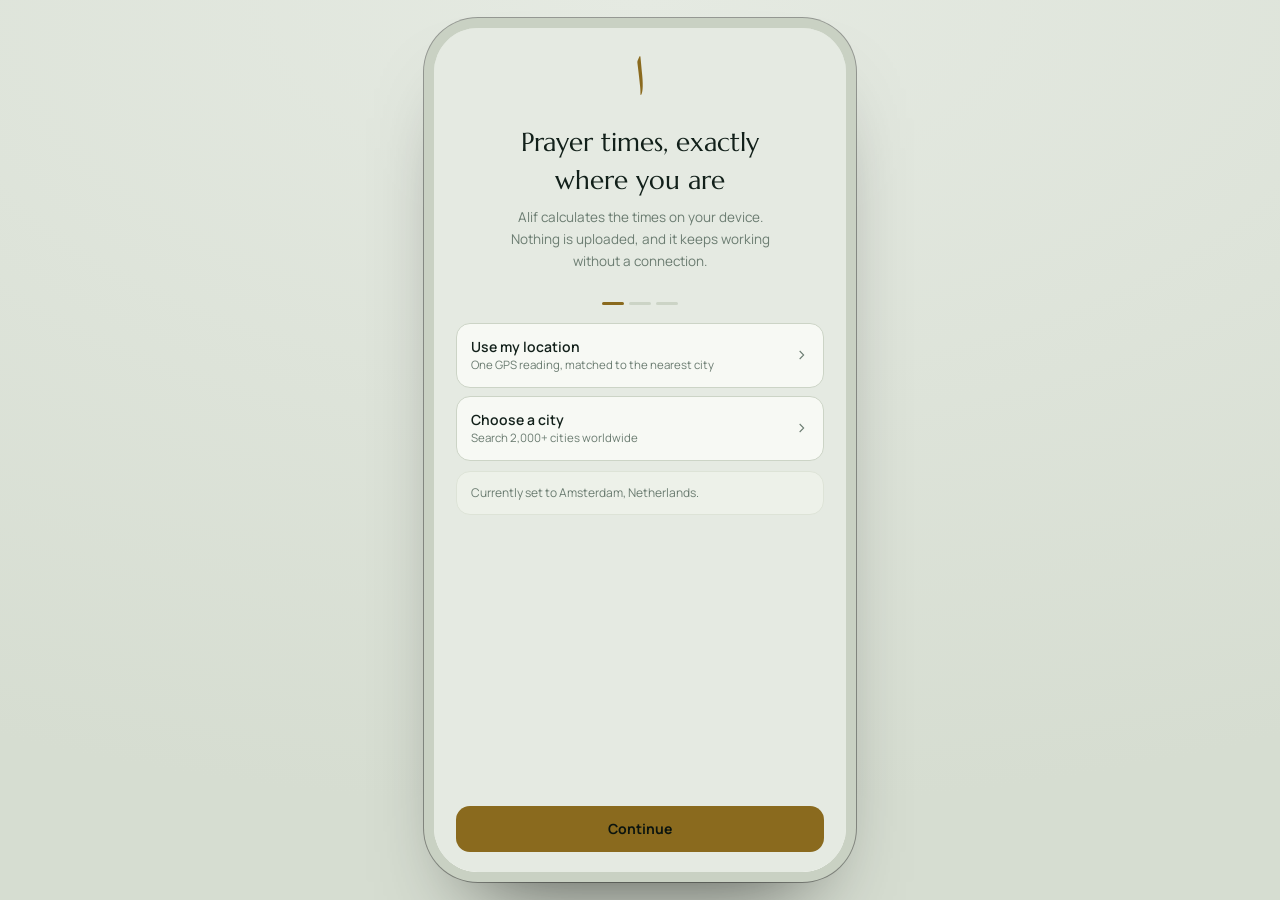
==== commit 35595bd2: "Add Islamic calendar, 99 Names, onboarding and travel-aware location Closes the gaps against the App" ====
--- a/alif/index.html
+++ b/alif/index.html
@@ -170,7 +170,9 @@
 /* meta strip */
 .strip{display:grid;grid-template-columns:repeat(3,1fr);gap:1px;background:var(--line-soft);
   border-radius:16px;overflow:hidden;margin:14px}
-.strip div{background:var(--surface);padding:12px 10px;text-align:center}
+.strip div,.strip button{background:var(--surface);padding:12px 10px;text-align:center;width:100%}
+.strip.tools button{display:flex;flex-direction:column;align-items:center;gap:5px}
+.strip.tools button:active{background:var(--surface-2)}
 .strip b{display:block;font-size:15px;font-weight:600;margin-top:3px}
 .strip span{font-size:10px;letter-spacing:.12em;text-transform:uppercase;color:var(--muted);font-weight:600}
 
@@ -386,6 +388,65 @@
 .mtable td:first-child,.mtable th:first-child{text-align:left;padding-left:14px}
 .mtable tr.today td{background:var(--brass-wash);font-weight:700}
 .tblwrap{overflow-x:auto;margin:0 0 10px}
+
+/* ===================================================== names & calendar = */
+.name-row{display:flex;align-items:center;gap:13px;padding:12px 15px;border-top:1px solid var(--line-soft);width:100%;text-align:left}
+.name-row:first-child{border-top:0}
+.name-row .no{width:30px;height:30px;flex:none;display:grid;place-items:center;font-size:11px;font-weight:700;
+  color:var(--brass);border:1px solid var(--brass);border-radius:50%;opacity:.75}
+.name-row .info{flex:1;min-width:0}
+.name-row .info b{display:block;font-size:14px;font-weight:600}
+.name-row .info span{display:block;font-size:11.5px;color:var(--muted)}
+.name-row .ar{font-family:"Amiri","Amiri Quran",serif;font-size:24px;color:var(--text);white-space:nowrap}
+.name-hero{margin:14px;padding:22px 18px;border-radius:20px;text-align:center;border:1px solid var(--brass);
+  background:linear-gradient(160deg,var(--brass-wash),var(--surface) 75%)}
+.name-hero .ar{font-family:"Amiri","Amiri Quran",serif;font-size:46px;line-height:1.5;color:var(--text)}
+.name-hero .tl{font-size:15px;font-weight:600;margin-top:2px}
+.name-hero .mn{font-size:13px;color:var(--brass);font-weight:600;margin-top:2px}
+.hcal{display:grid;grid-template-columns:repeat(7,1fr);gap:4px;padding:6px 14px 14px}
+.hcal .dow{font-size:9.5px;text-align:center;color:var(--muted);font-weight:700;letter-spacing:.06em;padding-bottom:4px}
+.hcal .cell{aspect-ratio:.92;border-radius:10px;background:var(--surface-2);display:flex;flex-direction:column;
+  align-items:center;justify-content:center;gap:1px;position:relative;border:1px solid transparent}
+.hcal .cell.blank{background:none}
+.hcal .cell b{font-size:14px;font-weight:600;font-variant-numeric:tabular-nums}
+.hcal .cell span{font-size:9px;color:var(--muted)}
+.hcal .cell.friday{background:var(--jade-wash)}
+.hcal .cell.today{border-color:var(--brass);background:var(--brass-wash)}
+.hcal .cell.event::after{content:"";position:absolute;top:5px;right:5px;width:5px;height:5px;border-radius:50%;background:var(--clay)}
+.evrow{display:flex;align-items:center;gap:12px;padding:11px 15px;border-top:1px solid var(--line-soft)}
+.evrow:first-child{border-top:0}
+.evrow .t{flex:1;min-width:0}
+.evrow .t b{display:block;font-size:14px;font-weight:600}
+.evrow .t span{display:block;font-size:11.5px;color:var(--muted)}
+.evrow .cd{font-size:12px;font-weight:700;color:var(--brass);text-align:right;white-space:nowrap}
+.evrow.is-today{background:var(--brass-wash)}
+
+/* ============================================================ onboarding */
+.onboard{position:absolute;inset:0;z-index:95;background:var(--ground);display:flex;flex-direction:column;
+  padding:calc(env(safe-area-inset-top) + 26px) 22px calc(env(safe-area-inset-bottom) + 20px)}
+.onboard .mark{font-family:"Amiri","Amiri Quran",serif;font-size:56px;color:var(--brass);text-align:center;line-height:1}
+.onboard h2{font-family:"Marcellus",Georgia,serif;font-size:26px;font-weight:400;text-align:center;margin-top:14px}
+.onboard p{text-align:center;color:var(--muted);font-size:13.5px;margin-top:8px;max-width:34ch;margin-inline:auto;line-height:1.6}
+.onboard .steps{display:flex;gap:5px;justify-content:center;margin-top:16px}
+.onboard .steps i{width:22px;height:3px;border-radius:2px;background:var(--line);display:block}
+.onboard .steps i.on{background:var(--brass)}
+.onboard .ob-body{flex:1;overflow-y:auto;margin-top:18px}
+.onboard .ob-foot{display:flex;gap:10px;padding-top:12px}
+.onboard .ob-foot .btn{margin:0;width:auto;flex:1}
+.ob-choice{display:flex;align-items:center;gap:12px;width:100%;text-align:left;padding:13px 14px;border-radius:14px;
+  border:1px solid var(--line);background:var(--surface);margin-bottom:8px}
+.ob-choice.is-on{border-color:var(--brass);background:var(--brass-wash)}
+.ob-choice .t{flex:1}
+.ob-choice .t b{display:block;font-size:14px;font-weight:600}
+.ob-choice .t span{display:block;font-size:11.5px;color:var(--muted)}
+
+/* Ramadan card */
+.ramadan{margin:14px;padding:16px 18px;border-radius:20px;border:1px solid var(--brass);
+  background:linear-gradient(150deg,var(--brass-wash),var(--surface) 75%);display:flex;align-items:center;gap:16px}
+.ramadan .lbl{flex:1}
+.ramadan .lbl b{display:block;font-size:14px}
+.ramadan .lbl span{font-size:11.5px;color:var(--muted)}
+.ramadan .cd{font-family:"Marcellus",serif;font-size:26px;color:var(--brass);font-variant-numeric:tabular-nums}
 </style>
 </head>
 <body>
@@ -423,6 +484,8 @@
       <div class="card" id="times-card"></div>
 
       <div class="strip" id="sun-strip"></div>
+
+      <div class="strip tools" id="tools-strip"></div>
 
       <div class="ayah-card" id="ayah-card"></div>
 
@@ -528,6 +591,19 @@
       <button id="reader-prev">← Previous</button>
       <button id="reader-next">Next →</button>
     </div>
+  </div>
+
+  <div class="reader" id="page">
+    <div class="reader-top">
+      <button class="iconbtn" id="page-back" aria-label="Back">
+        <svg viewBox="0 0 24 24"><path d="m14 6-6 6 6 6"/></svg>
+      </button>
+      <div class="ttl"><b id="page-title">—</b><span id="page-sub">—</span></div>
+      <button class="iconbtn" id="page-action" aria-label="Action" hidden>
+        <svg viewBox="0 0 24 24"><circle cx="12" cy="12" r="9"/><path d="M12 8v8M8 12h8"/></svg>
+      </button>
+    </div>
+    <div class="reader-body" id="page-body"></div>
   </div>
 
   <nav class="tabbar" id="tabbar" role="tablist">
@@ -561,8 +637,10 @@
 
 <script src="data/surahs.js"></script>
 <script src="data/cities.js"></script>
+<script src="data/names99.js"></script>
 <script src="js/times.js"></script>
 <script src="js/app.js"></script>
 <script src="js/quran.js"></script>
+<script src="js/extras.js"></script>
 </body>
 </html>
